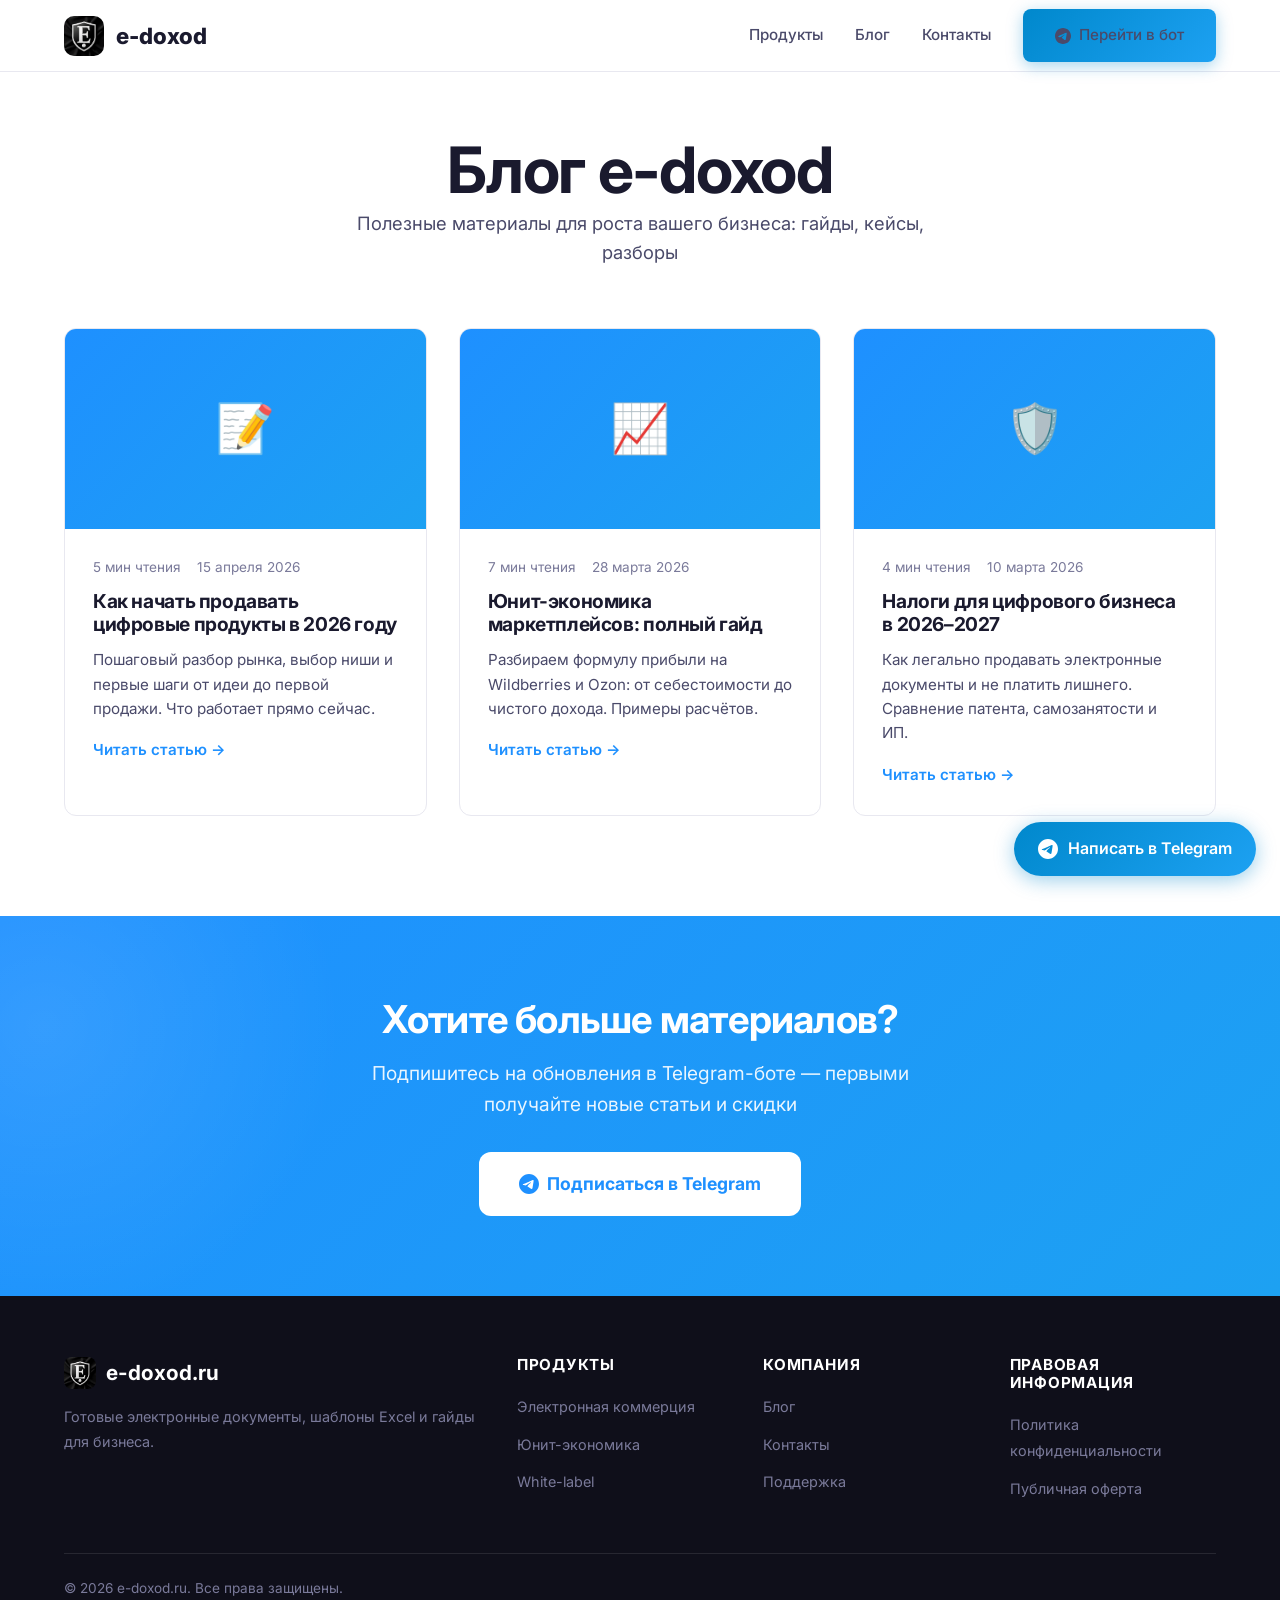
==== blog/index.html @ 47959e79 "Add website files" ====
<!DOCTYPE html>
<html lang="ru">
<head>
    <meta charset="UTF-8">
    <meta name="viewport" content="width=device-width, initial-scale=1.0">
    <title>Блог — e-doxod.ru | Полезные материалы для бизнеса</title>
    <meta name="description" content="Бесплатные статьи о цифровых продуктах, юнит-экономике маркетплейсов, налогах и запуске онлайн-бизнеса.">
    <meta name="robots" content="index, follow">
    <link rel="canonical" href="https://e-doxod.ru/blog/">
    <link rel="preconnect" href="https://fonts.googleapis.com">
    <link rel="preconnect" href="https://fonts.gstatic.com" crossorigin>
    <link href="https://fonts.googleapis.com/css2?family=Inter:wght@400;500;600;700;800&display=swap" rel="stylesheet">
    <link rel="stylesheet" href="/css/styles.css">
</head>
<body>
    <header class="header">
        <div class="container header-inner">
            <a href="/" class="logo">
                <img src="/images/logo.png" alt="e-doxod.ru" loading="eager" onerror="this.style.display='none'">
                <span>e-doxod</span>
            </a>
            <nav class="nav">
                <a href="/product.html">Продукты</a>
                <a href="/blog/">Блог</a>
                <a href="/contacts.html">Контакты</a>
                <a href="https://t.me/e_doxod_bot" class="btn btn-telegram" data-track="header_bot" target="_blank" rel="noopener">
                    <svg width="16" height="16" viewBox="0 0 24 24" fill="currentColor"><path d="M12 0C5.373 0 0 5.373 0 12s5.373 12 12 12 12-5.373 12-12S18.627 0 12 0zm5.562 8.161c-.18 1.897-.962 6.502-1.359 8.627-.168.9-.5 1.201-.82 1.23-.697.064-1.226-.461-1.901-.903-1.056-.692-1.653-1.123-2.678-1.799-1.185-.781-.417-1.21.258-1.911.177-.184 3.247-2.977 3.307-3.23.007-.032.015-.15-.056-.212s-.174-.041-.249-.024c-.106.024-1.793 1.139-5.062 3.345-.479.329-.913.489-1.302.481-.428-.009-1.252-.242-1.865-.442-.751-.244-1.349-.374-1.297-.789.027-.216.325-.437.893-.663 3.498-1.524 5.831-2.529 6.998-3.015 3.333-1.386 4.025-1.627 4.477-1.635.099-.002.321.023.465.141.121.099.154.232.17.325.015.093.034.305.019.471z"/></svg>
                    Перейти в бот
                </a>
            </nav>
            <button class="mobile-menu-btn" aria-label="Меню"><span></span><span></span><span></span></button>
        </div>
    </header>

    <section class="section" style="padding-top: calc(var(--header-height) + 60px);">
        <div class="container">
            <div class="section-header reveal">
                <h1>Блог e-doxod</h1>
                <p>Полезные материалы для роста вашего бизнеса: гайды, кейсы, разборы</p>
            </div>

            <div class="blog-grid">
                <article class="blog-card reveal">
                    <div class="blog-card-image">📝</div>
                    <div class="blog-card-content">
                        <div class="blog-card-meta">
                            <span>5 мин чтения</span>
                            <span>15 апреля 2026</span>
                        </div>
                        <h3>Как начать продавать цифровые продукты в 2026 году</h3>
                        <p>Пошаговый разбор рынка, выбор ниши и первые шаги от идеи до первой продажи. Что работает прямо сейчас.</p>
                        <a href="/blog/post-1.html" class="read-more">Читать статью →</a>
                    </div>
                </article>

                <article class="blog-card reveal">
                    <div class="blog-card-image">📈</div>
                    <div class="blog-card-content">
                        <div class="blog-card-meta">
                            <span>7 мин чтения</span>
                            <span>28 марта 2026</span>
                        </div>
                        <h3>Юнит-экономика маркетплейсов: полный гайд</h3>
                        <p>Разбираем формулу прибыли на Wildberries и Ozon: от себестоимости до чистого дохода. Примеры расчётов.</p>
                        <a href="/blog/post-2.html" class="read-more">Читать статью →</a>
                    </div>
                </article>

                <article class="blog-card reveal">
                    <div class="blog-card-image">🛡️</div>
                    <div class="blog-card-content">
                        <div class="blog-card-meta">
                            <span>4 мин чтения</span>
                            <span>10 марта 2026</span>
                        </div>
                        <h3>Налоги для цифрового бизнеса в 2026–2027</h3>
                        <p>Как легально продавать электронные документы и не платить лишнего. Сравнение патента, самозанятости и ИП.</p>
                        <a href="/blog/post-3.html" class="read-more">Читать статью →</a>
                    </div>
                </article>
            </div>
        </div>
    </section>

    <section class="cta-section">
        <div class="container">
            <h2>Хотите больше материалов?</h2>
            <p>Подпишитесь на обновления в Telegram-боте — первыми получайте новые статьи и скидки</p>
            <a href="https://t.me/e_doxod_bot?start=site_blog_cta" class="btn btn-lg" data-track="blog_cta" target="_blank" rel="noopener">
                <svg width="20" height="20" viewBox="0 0 24 24" fill="currentColor"><path d="M12 0C5.373 0 0 5.373 0 12s5.373 12 12 12 12-5.373 12-12S18.627 0 12 0zm5.562 8.161c-.18 1.897-.962 6.502-1.359 8.627-.168.9-.5 1.201-.82 1.23-.697.064-1.226-.461-1.901-.903-1.056-.692-1.653-1.123-2.678-1.799-1.185-.781-.417-1.21.258-1.911.177-.184 3.247-2.977 3.307-3.23.007-.032.015-.15-.056-.212s-.174-.041-.249-.024c-.106.024-1.793 1.139-5.062 3.345-.479.329-.913.489-1.302.481-.428-.009-1.252-.242-1.865-.442-.751-.244-1.349-.374-1.297-.789.027-.216.325-.437.893-.663 3.498-1.524 5.831-2.529 6.998-3.015 3.333-1.386 4.025-1.627 4.477-1.635.099-.002.321.023.465.141.121.099.154.232.17.325.015.093.034.305.019.471z"/></svg>
                Подписаться в Telegram
            </a>
        </div>
    </section>

    <footer class="footer">
        <div class="container">
            <div class="footer-grid">
                <div>
                    <div class="footer-brand">
                        <img src="/images/logo.png" alt="" onerror="this.style.display='none'">
                        e-doxod.ru
                    </div>
                    <p class="footer-desc">Готовые электронные документы, шаблоны Excel и гайды для бизнеса.</p>
                </div>
                <div class="footer-column">
                    <h4>Продукты</h4>
                    <ul>
                        <li><a href="/product.html#ecommerce">Электронная коммерция</a></li>
                        <li><a href="/product.html#unit">Юнит-экономика</a></li>
                        <li><a href="/product.html#white-label">White-label</a></li>
                    </ul>
                </div>
                <div class="footer-column">
                    <h4>Компания</h4>
                    <ul>
                        <li><a href="/blog/">Блог</a></li>
                        <li><a href="/contacts.html">Контакты</a></li>
                        <li><a href="https://t.me/e_doxod_bot" target="_blank" rel="noopener">Поддержка</a></li>
                    </ul>
                </div>
                <div class="footer-column">
                    <h4>Правовая информация</h4>
                    <ul>
                        <li><a href="/privacy.html">Политика конфиденциальности</a></li>
                        <li><a href="/offer.html">Публичная оферта</a></li>
                    </ul>
                </div>
            </div>
            <div class="footer-bottom">
                <p>© 2026 e-doxod.ru. Все права защищены.</p>
            </div>
        </div>
    </footer>

    <div class="telegram-widget">
        <a href="https://t.me/e_doxod_bot?start=site_widget" target="_blank" rel="noopener" aria-label="Написать в Telegram">
            <svg width="20" height="20" viewBox="0 0 24 24" fill="currentColor"><path d="M12 0C5.373 0 0 5.373 0 12s5.373 12 12 12 12-5.373 12-12S18.627 0 12 0zm5.562 8.161c-.18 1.897-.962 6.502-1.359 8.627-.168.9-.5 1.201-.82 1.23-.697.064-1.226-.461-1.901-.903-1.056-.692-1.653-1.123-2.678-1.799-1.185-.781-.417-1.21.258-1.911.177-.184 3.247-2.977 3.307-3.23.007-.032.015-.15-.056-.212s-.174-.041-.249-.024c-.106.024-1.793 1.139-5.062 3.345-.479.329-.913.489-1.302.481-.428-.009-1.252-.242-1.865-.442-.751-.244-1.349-.374-1.297-.789.027-.216.325-.437.893-.663 3.498-1.524 5.831-2.529 6.998-3.015 3.333-1.386 4.025-1.627 4.477-1.635.099-.002.321.023.465.141.121.099.154.232.17.325.015.093.034.305.019.471z"/></svg>
            <span>Написать в Telegram</span>
        </a>
    </div>

    <script src="/js/script.js" defer></script>
</body>
</html>
---- css/styles.css ----
/* ============================================
   e-doxod.ru — Stylesheet
   Design: Clean, Minimalist, Conversion-focused
   Accent: #1E90FF (Dodger Blue)
   Secondary: #1DA1F2 (Telegram Blue)
   ============================================ */

/* CSS Variables */
:root {
    --primary: #1E90FF;
    --primary-dark: #1873CC;
    --secondary: #1DA1F2;
    --accent: #00C853;
    --text: #1a1a2e;
    --text-light: #4a4a6a;
    --text-muted: #7a7a9a;
    --bg: #ffffff;
    --bg-light: #f8f9fc;
    --bg-dark: #0f0f1a;
    --border: #e8e8f0;
    --shadow: 0 4px 24px rgba(0,0,0,0.06);
    --shadow-lg: 0 12px 48px rgba(0,0,0,0.12);
    --radius: 12px;
    --radius-sm: 8px;
    --transition: all 0.3s cubic-bezier(0.4, 0, 0.2, 1);
    --max-width: 1200px;
    --header-height: 72px;
}

/* Dark mode support */
@media (prefers-color-scheme: dark) {
    :root {
        --text: #f0f0f5;
        --text-light: #c0c0d0;
        --text-muted: #808090;
        --bg: #0f0f1a;
        --bg-light: #1a1a2e;
        --border: #2a2a3e;
    }
}

/* Reset & Base */
*, *::before, *::after {
    margin: 0;
    padding: 0;
    box-sizing: border-box;
}

html {
    scroll-behavior: smooth;
    font-size: 16px;
}

body {
    font-family: 'Inter', -apple-system, BlinkMacSystemFont, 'Segoe UI', Roboto, sans-serif;
    color: var(--text);
    background: var(--bg);
    line-height: 1.6;
    -webkit-font-smoothing: antialiased;
    overflow-x: hidden;
}

img {
    max-width: 100%;
    height: auto;
    display: block;
}

a {
    color: var(--primary);
    text-decoration: none;
    transition: var(--transition);
}

a:hover {
    color: var(--primary-dark);
}

/* Typography */
h1, h2, h3, h4 {
    font-weight: 700;
    line-height: 1.2;
    letter-spacing: -0.02em;
}

h1 { font-size: clamp(2.5rem, 5vw, 4rem); }
h2 { font-size: clamp(1.8rem, 3vw, 2.8rem); }
h3 { font-size: clamp(1.3rem, 2vw, 1.6rem); }

p {
    color: var(--text-light);
    font-size: 1.05rem;
}

/* Container */
.container {
    max-width: var(--max-width);
    margin: 0 auto;
    padding: 0 24px;
}

/* Header */
.header {
    position: fixed;
    top: 0;
    left: 0;
    right: 0;
    height: var(--header-height);
    background: rgba(255,255,255,0.85);
    backdrop-filter: blur(20px);
    -webkit-backdrop-filter: blur(20px);
    border-bottom: 1px solid var(--border);
    z-index: 1000;
    transition: var(--transition);
}

.header.scrolled {
    box-shadow: var(--shadow);
}

.header-inner {
    display: flex;
    align-items: center;
    justify-content: space-between;
    height: 100%;
}

.logo {
    display: flex;
    align-items: center;
    gap: 12px;
    font-weight: 800;
    font-size: 1.4rem;
    color: var(--text);
}

.logo img {
    width: 40px;
    height: 40px;
    border-radius: 10px;
    object-fit: cover;
}

.nav {
    display: flex;
    align-items: center;
    gap: 32px;
}

.nav a {
    color: var(--text-light);
    font-weight: 500;
    font-size: 0.95rem;
    position: relative;
}

.nav a::after {
    content: '';
    position: absolute;
    bottom: -4px;
    left: 0;
    width: 0;
    height: 2px;
    background: var(--primary);
    transition: var(--transition);
}

.nav a:hover::after {
    width: 100%;
}

.nav a:hover {
    color: var(--text);
}

/* Buttons */
.btn {
    display: inline-flex;
    align-items: center;
    justify-content: center;
    gap: 8px;
    padding: 14px 32px;
    border-radius: var(--radius-sm);
    font-weight: 600;
    font-size: 1rem;
    cursor: pointer;
    border: none;
    transition: var(--transition);
    text-decoration: none;
}

.btn-primary {
    background: linear-gradient(135deg, var(--primary), var(--secondary));
    color: white;
    box-shadow: 0 4px 16px rgba(30, 144, 255, 0.35);
}

.btn-primary:hover {
    transform: translateY(-2px);
    box-shadow: 0 8px 24px rgba(30, 144, 255, 0.45);
    color: white;
}

.btn-secondary {
    background: var(--bg-light);
    color: var(--text);
    border: 1px solid var(--border);
}

.btn-secondary:hover {
    background: var(--border);
    color: var(--text);
}

.btn-telegram {
    background: linear-gradient(135deg, #0088cc, #1DA1F2);
    color: white;
    box-shadow: 0 4px 16px rgba(0, 136, 204, 0.35);
}

.btn-telegram:hover {
    transform: translateY(-2px);
    box-shadow: 0 8px 24px rgba(0, 136, 204, 0.45);
    color: white;
}

.btn-lg {
    padding: 18px 40px;
    font-size: 1.1rem;
    border-radius: var(--radius);
}

/* Mobile menu */
.mobile-menu-btn {
    display: none;
    background: none;
    border: none;
    cursor: pointer;
    padding: 8px;
}

.mobile-menu-btn span {
    display: block;
    width: 24px;
    height: 2px;
    background: var(--text);
    margin: 6px 0;
    transition: var(--transition);
}

/* Hero Section */
.hero {
    padding: calc(var(--header-height) + 80px) 0 100px;
    background: linear-gradient(180deg, var(--bg) 0%, var(--bg-light) 100%);
    position: relative;
    overflow: hidden;
}

.hero::before {
    content: '';
    position: absolute;
    top: -50%;
    right: -20%;
    width: 800px;
    height: 800px;
    background: radial-gradient(circle, rgba(30,144,255,0.08) 0%, transparent 70%);
    pointer-events: none;
}

.hero-inner {
    display: grid;
    grid-template-columns: 1fr 1fr;
    gap: 60px;
    align-items: center;
}

.hero-badge {
    display: inline-flex;
    align-items: center;
    gap: 8px;
    padding: 8px 16px;
    background: rgba(30, 144, 255, 0.1);
    color: var(--primary);
    border-radius: 100px;
    font-size: 0.875rem;
    font-weight: 600;
    margin-bottom: 24px;
}

.hero h1 {
    margin-bottom: 20px;
    background: linear-gradient(135deg, var(--text) 0%, var(--primary) 100%);
    -webkit-background-clip: text;
    -webkit-text-fill-color: transparent;
    background-clip: text;
}

.hero-subtitle {
    font-size: 1.25rem;
    color: var(--text-light);
    margin-bottom: 32px;
    max-width: 540px;
}

.hero-cta {
    display: flex;
    gap: 16px;
    flex-wrap: wrap;
    margin-bottom: 40px;
}

.hero-stats {
    display: flex;
    gap: 40px;
}

.stat-item {
    text-align: left;
}

.stat-number {
    font-size: 2rem;
    font-weight: 800;
    color: var(--primary);
    line-height: 1;
}

.stat-label {
    font-size: 0.875rem;
    color: var(--text-muted);
    margin-top: 4px;
}

.hero-image {
    position: relative;
}

.hero-image img {
    border-radius: var(--radius);
    box-shadow: var(--shadow-lg);
    width: 100%;
}

/* Sections */
.section {
    padding: 100px 0;
}

.section-header {
    text-align: center;
    max-width: 640px;
    margin: 0 auto 60px;
}

.section-header h2 {
    margin-bottom: 16px;
}

.section-header p {
    font-size: 1.15rem;
}

.section-alt {
    background: var(--bg-light);
}

/* Products Grid */
.products-grid {
    display: grid;
    grid-template-columns: repeat(auto-fit, minmax(320px, 1fr));
    gap: 24px;
}

.product-card {
    background: var(--bg);
    border: 1px solid var(--border);
    border-radius: var(--radius);
    padding: 32px;
    transition: var(--transition);
    position: relative;
    overflow: hidden;
}

.product-card:hover {
    transform: translateY(-4px);
    box-shadow: var(--shadow-lg);
    border-color: var(--primary);
}

.product-card.featured {
    border: 2px solid var(--primary);
    background: linear-gradient(180deg, var(--bg) 0%, rgba(30,144,255,0.03) 100%);
}

.product-card.featured::before {
    content: 'ПОПУЛЯРНОЕ';
    position: absolute;
    top: 16px;
    right: -30px;
    background: var(--primary);
    color: white;
    padding: 4px 40px;
    font-size: 0.7rem;
    font-weight: 700;
    transform: rotate(45deg);
}

.product-tag {
    display: inline-block;
    padding: 4px 12px;
    background: var(--bg-light);
    color: var(--text-muted);
    border-radius: 100px;
    font-size: 0.75rem;
    font-weight: 600;
    text-transform: uppercase;
    letter-spacing: 0.05em;
    margin-bottom: 16px;
}

.product-card h3 {
    margin-bottom: 12px;
    font-size: 1.25rem;
}

.product-card p {
    font-size: 0.95rem;
    margin-bottom: 20px;
    color: var(--text-muted);
}

.product-price {
    font-size: 1.5rem;
    font-weight: 800;
    color: var(--primary);
    margin-bottom: 20px;
}

.product-price .old-price {
    font-size: 1rem;
    color: var(--text-muted);
    text-decoration: line-through;
    margin-left: 8px;
    font-weight: 500;
}

/* Features */
.features-grid {
    display: grid;
    grid-template-columns: repeat(auto-fit, minmax(280px, 1fr));
    gap: 32px;
}

.feature-item {
    padding: 32px;
    background: var(--bg);
    border-radius: var(--radius);
    border: 1px solid var(--border);
    transition: var(--transition);
}

.feature-item:hover {
    box-shadow: var(--shadow);
    transform: translateY(-2px);
}

.feature-icon {
    width: 56px;
    height: 56px;
    background: linear-gradient(135deg, var(--primary), var(--secondary));
    border-radius: var(--radius-sm);
    display: flex;
    align-items: center;
    justify-content: center;
    margin-bottom: 20px;
    font-size: 1.5rem;
}

.feature-item h3 {
    margin-bottom: 12px;
    font-size: 1.15rem;
}

.feature-item p {
    font-size: 0.95rem;
}

/* Testimonials */
.testimonials-grid {
    display: grid;
    grid-template-columns: repeat(auto-fit, minmax(320px, 1fr));
    gap: 24px;
}

.testimonial-card {
    background: var(--bg);
    border: 1px solid var(--border);
    border-radius: var(--radius);
    padding: 32px;
    transition: var(--transition);
}

.testimonial-card:hover {
    box-shadow: var(--shadow);
}

.testimonial-stars {
    color: #ffc107;
    margin-bottom: 16px;
    font-size: 1.1rem;
}

.testimonial-text {
    font-size: 1rem;
    color: var(--text-light);
    margin-bottom: 20px;
    line-height: 1.7;
}

.testimonial-author {
    display: flex;
    align-items: center;
    gap: 12px;
}

.testimonial-avatar {
    width: 44px;
    height: 44px;
    border-radius: 50%;
    background: linear-gradient(135deg, var(--primary), var(--secondary));
    display: flex;
    align-items: center;
    justify-content: center;
    color: white;
    font-weight: 700;
    font-size: 1rem;
}

.testimonial-name {
    font-weight: 600;
    color: var(--text);
    font-size: 0.95rem;
}

.testimonial-role {
    font-size: 0.85rem;
    color: var(--text-muted);
}

/* CTA Section */
.cta-section {
    background: linear-gradient(135deg, var(--primary), var(--secondary));
    padding: 80px 0;
    text-align: center;
    position: relative;
    overflow: hidden;
}

.cta-section::before {
    content: '';
    position: absolute;
    top: -50%;
    left: -20%;
    width: 600px;
    height: 600px;
    background: radial-gradient(circle, rgba(255,255,255,0.1) 0%, transparent 70%);
}

.cta-section h2 {
    color: white;
    margin-bottom: 16px;
    position: relative;
}

.cta-section p {
    color: rgba(255,255,255,0.9);
    font-size: 1.2rem;
    margin-bottom: 32px;
    max-width: 600px;
    margin-left: auto;
    margin-right: auto;
    position: relative;
}

.cta-section .btn {
    background: white;
    color: var(--primary);
    position: relative;
    font-weight: 700;
}

.cta-section .btn:hover {
    background: var(--bg-light);
    transform: translateY(-2px);
    box-shadow: 0 8px 24px rgba(0,0,0,0.2);
}

/* Telegram Widget */
.telegram-widget {
    position: fixed;
    bottom: 24px;
    right: 24px;
    z-index: 999;
}

.telegram-widget a {
    display: flex;
    align-items: center;
    gap: 10px;
    padding: 14px 24px;
    background: linear-gradient(135deg, #0088cc, #1DA1F2);
    color: white;
    border-radius: 100px;
    font-weight: 600;
    box-shadow: 0 4px 20px rgba(0, 136, 204, 0.4);
    transition: var(--transition);
    animation: pulse 2s infinite;
}

.telegram-widget a:hover {
    transform: translateY(-2px) scale(1.02);
    box-shadow: 0 8px 30px rgba(0, 136, 204, 0.5);
    color: white;
}

@keyframes pulse {
    0%, 100% { box-shadow: 0 4px 20px rgba(0, 136, 204, 0.4); }
    50% { box-shadow: 0 4px 30px rgba(0, 136, 204, 0.6); }
}

/* Blog */
.blog-grid {
    display: grid;
    grid-template-columns: repeat(auto-fit, minmax(340px, 1fr));
    gap: 32px;
}

.blog-card {
    background: var(--bg);
    border: 1px solid var(--border);
    border-radius: var(--radius);
    overflow: hidden;
    transition: var(--transition);
}

.blog-card:hover {
    transform: translateY(-4px);
    box-shadow: var(--shadow-lg);
}

.blog-card-image {
    height: 200px;
    background: linear-gradient(135deg, var(--primary), var(--secondary));
    display: flex;
    align-items: center;
    justify-content: center;
    color: white;
    font-size: 3rem;
}

.blog-card-content {
    padding: 28px;
}

.blog-card-meta {
    display: flex;
    gap: 16px;
    margin-bottom: 12px;
    font-size: 0.85rem;
    color: var(--text-muted);
}

.blog-card h3 {
    margin-bottom: 12px;
    font-size: 1.2rem;
}

.blog-card p {
    font-size: 0.95rem;
    margin-bottom: 16px;
}

.read-more {
    font-weight: 600;
    font-size: 0.95rem;
    display: inline-flex;
    align-items: center;
    gap: 6px;
}

/* Article Page */
.article {
    padding-top: calc(var(--header-height) + 40px);
    max-width: 800px;
    margin: 0 auto;
}

.article-header {
    margin-bottom: 40px;
}

.article-header h1 {
    margin-bottom: 16px;
}

.article-meta {
    display: flex;
    gap: 20px;
    color: var(--text-muted);
    font-size: 0.9rem;
}

.article-content {
    font-size: 1.1rem;
    line-height: 1.8;
}

.article-content h2 {
    margin: 40px 0 20px;
    font-size: 1.6rem;
}

.article-content h3 {
    margin: 32px 0 16px;
    font-size: 1.3rem;
}

.article-content p {
    margin-bottom: 20px;
}

.article-content ul, .article-content ol {
    margin-bottom: 20px;
    padding-left: 24px;
}

.article-content li {
    margin-bottom: 8px;
    color: var(--text-light);
}

.article-content blockquote {
    border-left: 4px solid var(--primary);
    padding-left: 24px;
    margin: 24px 0;
    font-style: italic;
    color: var(--text-light);
}

/* Contacts */
.contacts-grid {
    display: grid;
    grid-template-columns: 1fr 1fr;
    gap: 60px;
    align-items: start;
}

.contact-info h3 {
    margin-bottom: 20px;
}

.contact-item {
    display: flex;
    align-items: flex-start;
    gap: 16px;
    margin-bottom: 24px;
}

.contact-icon {
    width: 48px;
    height: 48px;
    background: var(--bg-light);
    border-radius: var(--radius-sm);
    display: flex;
    align-items: center;
    justify-content: center;
    font-size: 1.25rem;
    flex-shrink: 0;
}

.contact-item h4 {
    font-size: 1rem;
    margin-bottom: 4px;
}

.contact-item p {
    font-size: 0.95rem;
}

/* Form */
.form-group {
    margin-bottom: 20px;
}

.form-group label {
    display: block;
    margin-bottom: 8px;
    font-weight: 500;
    font-size: 0.95rem;
}

.form-group input,
.form-group textarea {
    width: 100%;
    padding: 14px 18px;
    border: 1px solid var(--border);
    border-radius: var(--radius-sm);
    background: var(--bg);
    color: var(--text);
    font-size: 1rem;
    font-family: inherit;
    transition: var(--transition);
}

.form-group input:focus,
.form-group textarea:focus {
    outline: none;
    border-color: var(--primary);
    box-shadow: 0 0 0 3px rgba(30, 144, 255, 0.1);
}

.form-group textarea {
    min-height: 120px;
    resize: vertical;
}

/* Legal Pages */
.legal-content {
    padding-top: calc(var(--header-height) + 40px);
    max-width: 900px;
    margin: 0 auto;
}

.legal-content h1 {
    margin-bottom: 32px;
}

.legal-content h2 {
    margin: 40px 0 16px;
    font-size: 1.4rem;
}

.legal-content p {
    margin-bottom: 16px;
    text-align: justify;
}

.legal-content ul {
    margin-bottom: 16px;
    padding-left: 24px;
}

.legal-content li {
    margin-bottom: 8px;
    color: var(--text-light);
}

/* Footer */
.footer {
    background: var(--bg-dark);
    color: var(--text-light);
    padding: 60px 0 24px;
}

.footer-grid {
    display: grid;
    grid-template-columns: 2fr 1fr 1fr 1fr;
    gap: 40px;
    margin-bottom: 40px;
}

.footer-brand {
    color: white;
    font-weight: 700;
    font-size: 1.3rem;
    margin-bottom: 16px;
    display: flex;
    align-items: center;
    gap: 10px;
}

.footer-brand img {
    width: 32px;
    height: 32px;
    border-radius: 8px;
}

.footer-desc {
    color: var(--text-muted);
    font-size: 0.9rem;
    line-height: 1.7;
}

.footer-column h4 {
    color: white;
    font-size: 0.95rem;
    margin-bottom: 20px;
    text-transform: uppercase;
    letter-spacing: 0.05em;
}

.footer-column ul {
    list-style: none;
}

.footer-column li {
    margin-bottom: 12px;
}

.footer-column a {
    color: var(--text-muted);
    font-size: 0.9rem;
    transition: var(--transition);
}

.footer-column a:hover {
    color: white;
}

.footer-bottom {
    border-top: 1px solid rgba(255,255,255,0.1);
    padding-top: 24px;
    display: flex;
    justify-content: space-between;
    align-items: center;
    flex-wrap: wrap;
    gap: 16px;
}

.footer-bottom p {
    color: var(--text-muted);
    font-size: 0.85rem;
}

/* Scroll animations */
.reveal {
    opacity: 0;
    transform: translateY(30px);
    transition: all 0.8s cubic-bezier(0.4, 0, 0.2, 1);
}

.reveal.active {
    opacity: 1;
    transform: translateY(0);
}

/* Tracking pixel placeholder */
.tracking-pixel {
    position: absolute;
    width: 1px;
    height: 1px;
    opacity: 0;
    pointer-events: none;
}

/* Responsive */
@media (max-width: 1024px) {
    .hero-inner {
        grid-template-columns: 1fr;
        text-align: center;
    }

    .hero-stats {
        justify-content: center;
    }

    .hero-cta {
        justify-content: center;
    }

    .hero-image {
        order: -1;
        max-width: 500px;
        margin: 0 auto;
    }

    .contacts-grid {
        grid-template-columns: 1fr;
    }

    .footer-grid {
        grid-template-columns: 1fr 1fr;
    }
}

@media (max-width: 768px) {
    .nav {
        display: none;
        position: absolute;
        top: var(--header-height);
        left: 0;
        right: 0;
        background: var(--bg);
        border-bottom: 1px solid var(--border);
        flex-direction: column;
        padding: 24px;
        gap: 16px;
        box-shadow: var(--shadow);
    }

    .nav.active {
        display: flex;
    }

    .mobile-menu-btn {
        display: block;
    }

    .section {
        padding: 60px 0;
    }

    .hero {
        padding: calc(var(--header-height) + 40px) 0 60px;
    }

    .products-grid,
    .features-grid,
    .testimonials-grid,
    .blog-grid {
        grid-template-columns: 1fr;
    }

    .footer-grid {
        grid-template-columns: 1fr;
        gap: 32px;
    }

    .telegram-widget {
        bottom: 16px;
        right: 16px;
    }

    .telegram-widget a span {
        display: none;
    }

    .telegram-widget a {
        padding: 14px;
        border-radius: 50%;
    }
}

/* Print styles */
@media print {
    .header, .telegram-widget, .footer, .cta-section {
        display: none;
    }

    .section {
        padding: 20px 0;
    }
}
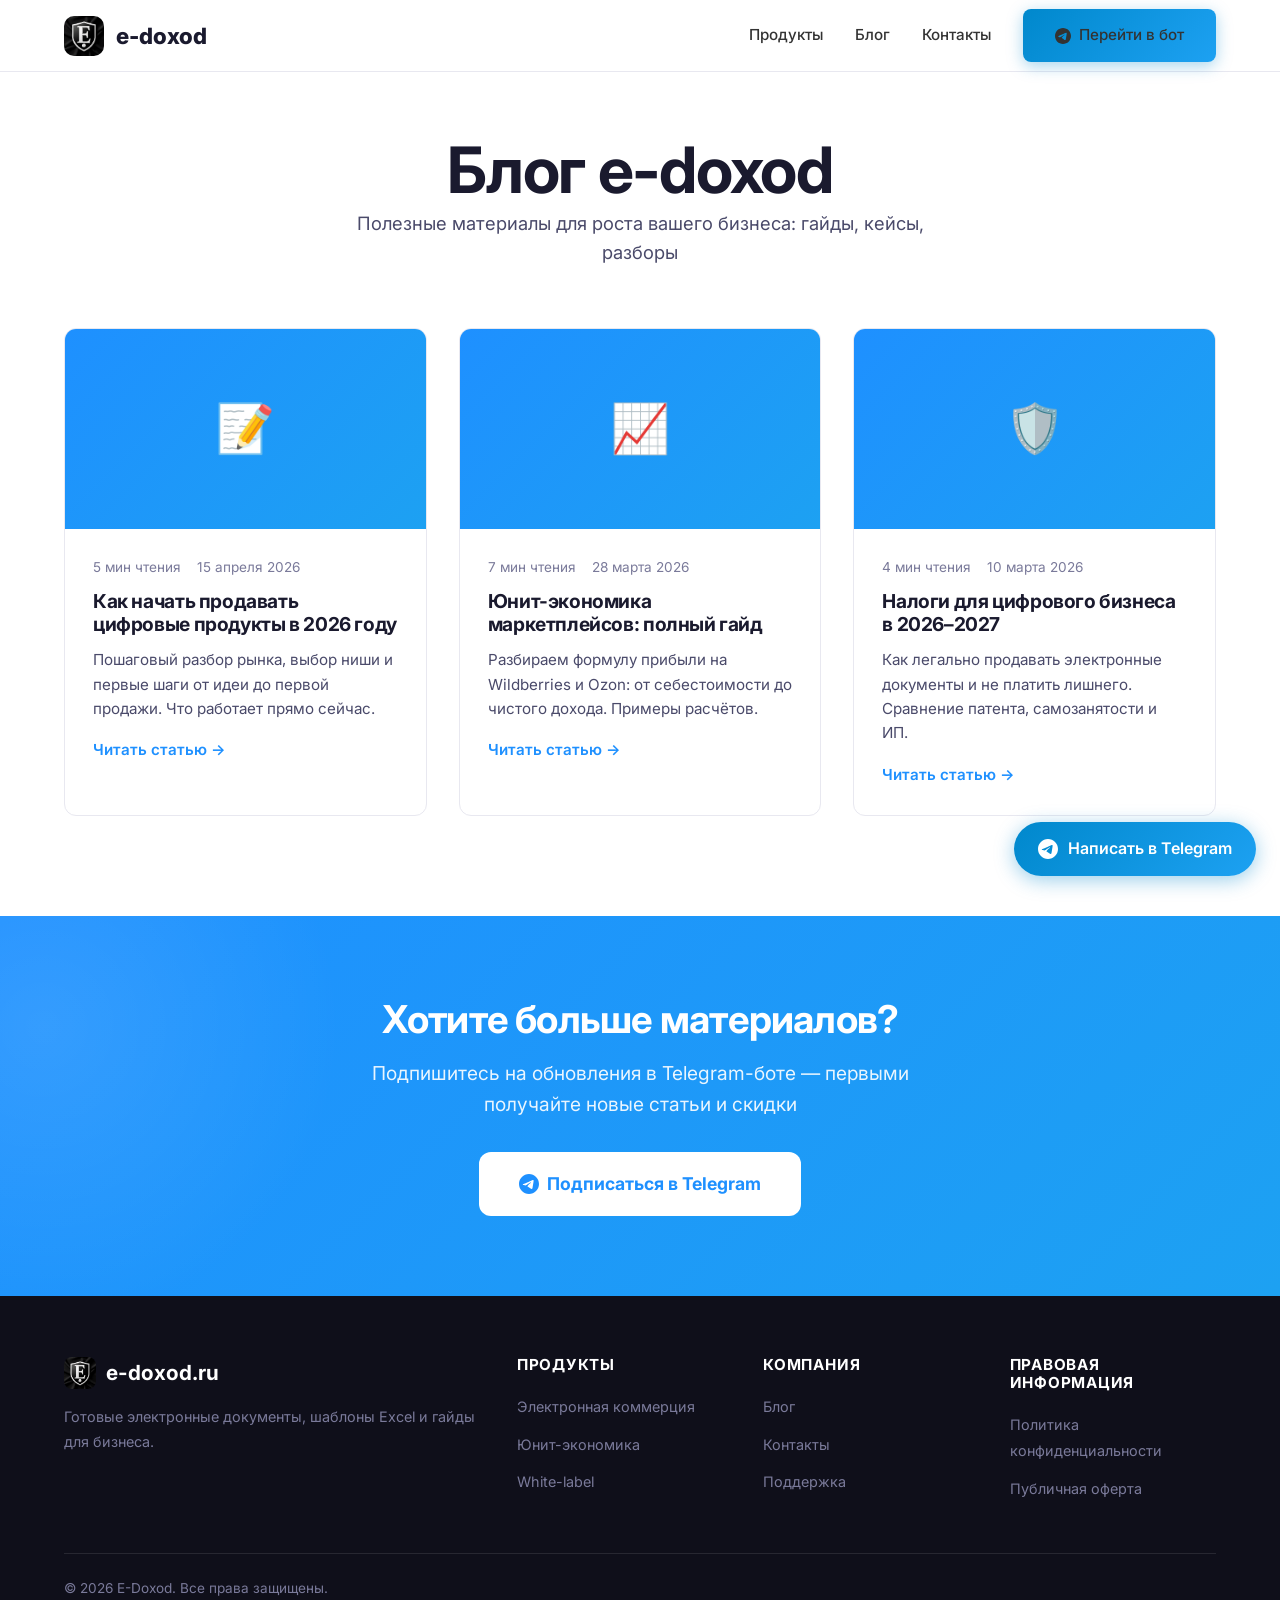
==== commit 80ac7d00: "Update index.html" ====
--- a/blog/index.html
+++ b/blog/index.html
@@ -128,7 +128,7 @@
                 </div>
             </div>
             <div class="footer-bottom">
-                <p>© 2026 e-doxod.ru. Все права защищены.</p>
+                <p>© 2026 E-Doxod. Все права защищены.</p>
             </div>
         </div>
     </footer>
--- a/css/styles.css
+++ b/css/styles.css
@@ -148,7 +148,7 @@
 }
 
 .nav a {
-    color: var(--text-light);
+    color: #333333;        /* тёмно-серый */
     font-weight: 500;
     font-size: 0.95rem;
     position: relative;
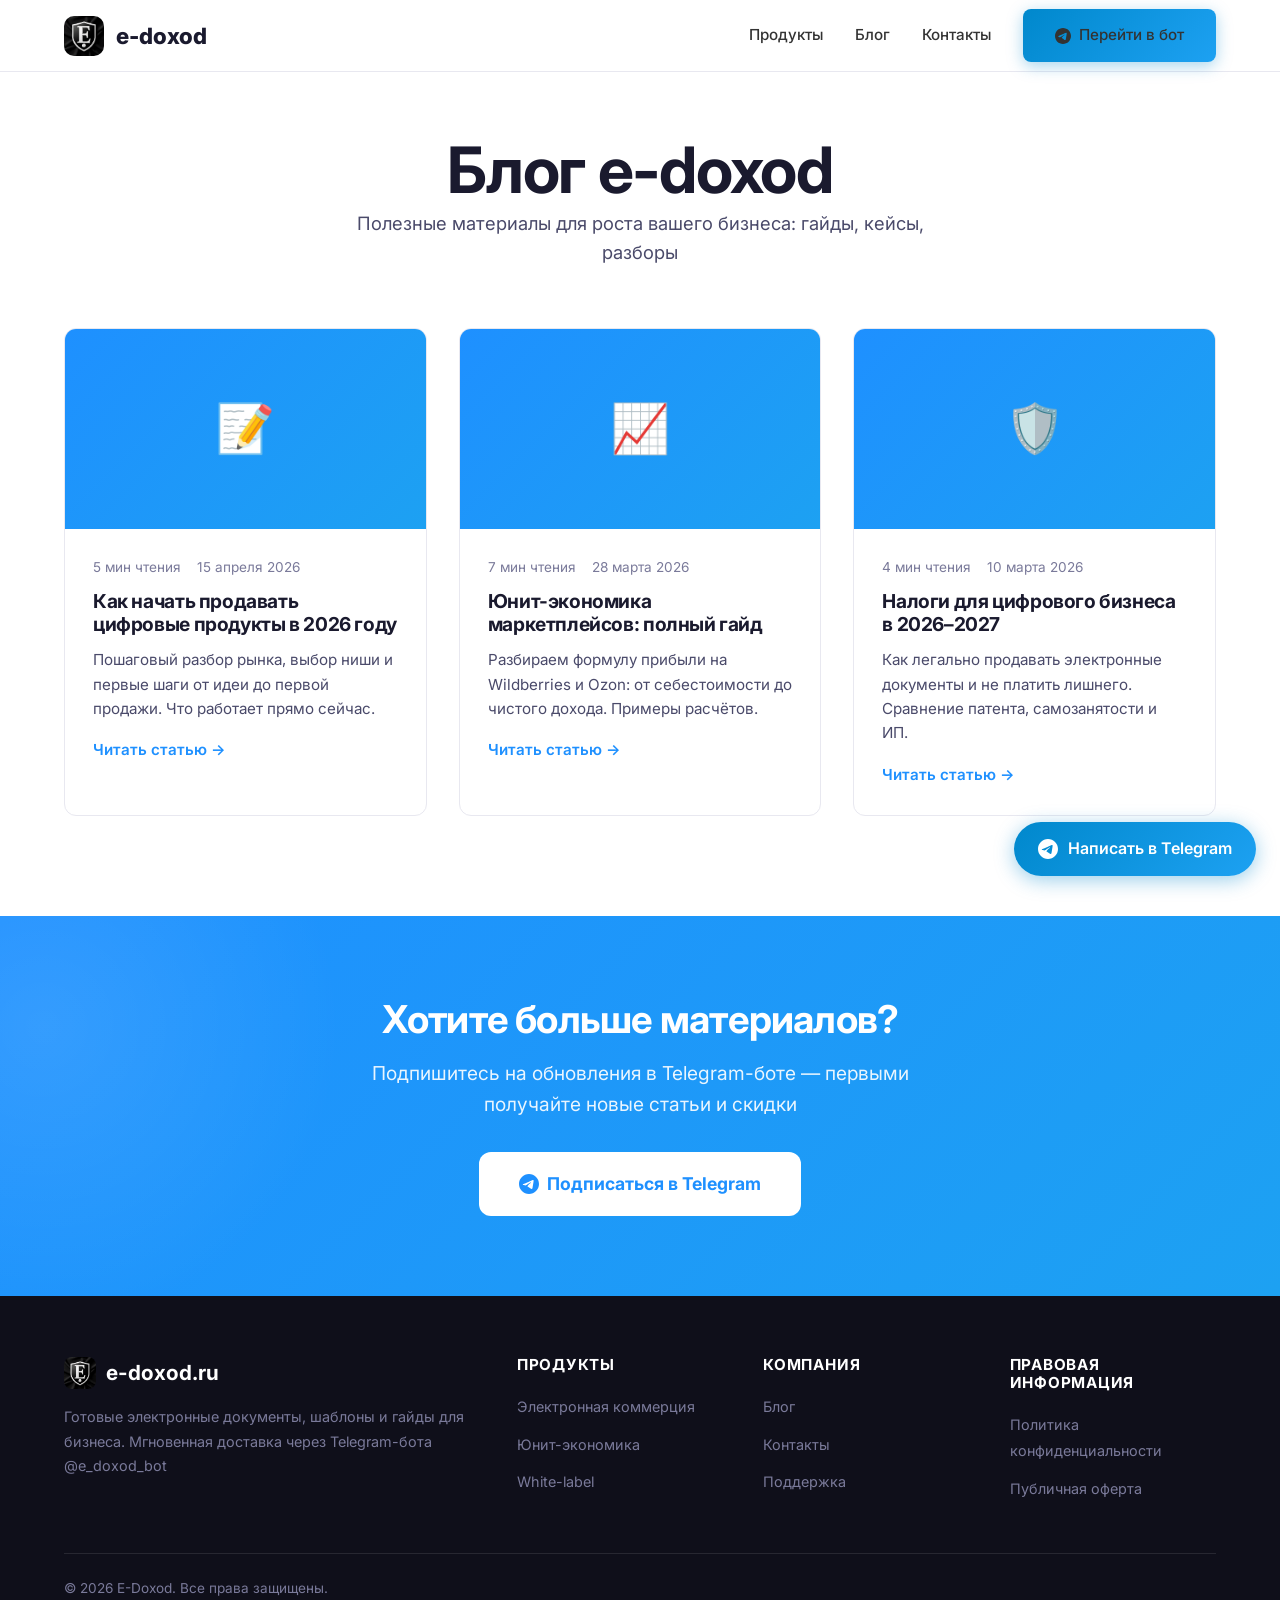
==== commit 94c5fc8d: "Update index.html" ====
--- a/blog/index.html
+++ b/blog/index.html
@@ -101,7 +101,8 @@
                         <img src="/images/logo.png" alt="" onerror="this.style.display='none'">
                         e-doxod.ru
                     </div>
-                    <p class="footer-desc">Готовые электронные документы, шаблоны Excel и гайды для бизнеса.</p>
+                    <p class="footer-desc">Готовые электронные документы, шаблоны и гайды для бизнеса.
+                    Мгновенная доставка через Telegram-бота @e_doxod_bot</p>
                 </div>
                 <div class="footer-column">
                     <h4>Продукты</h4>
